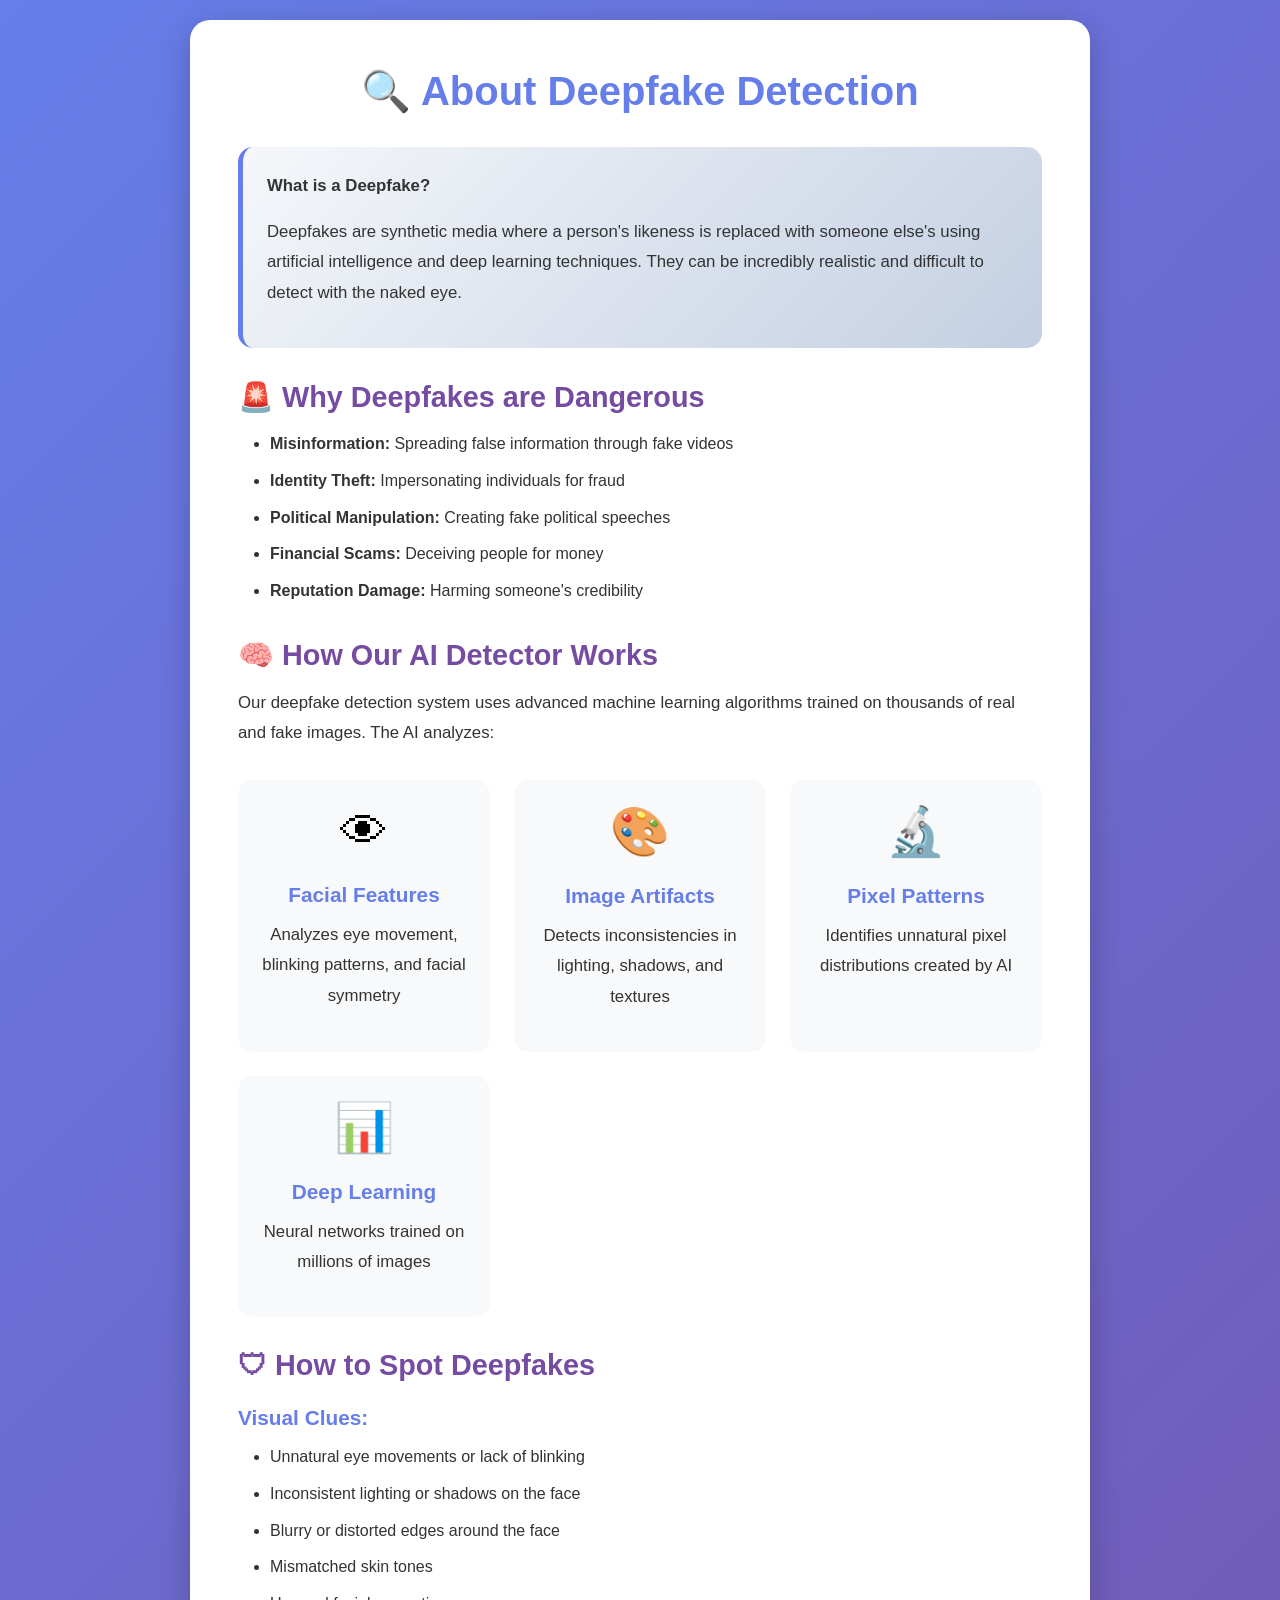
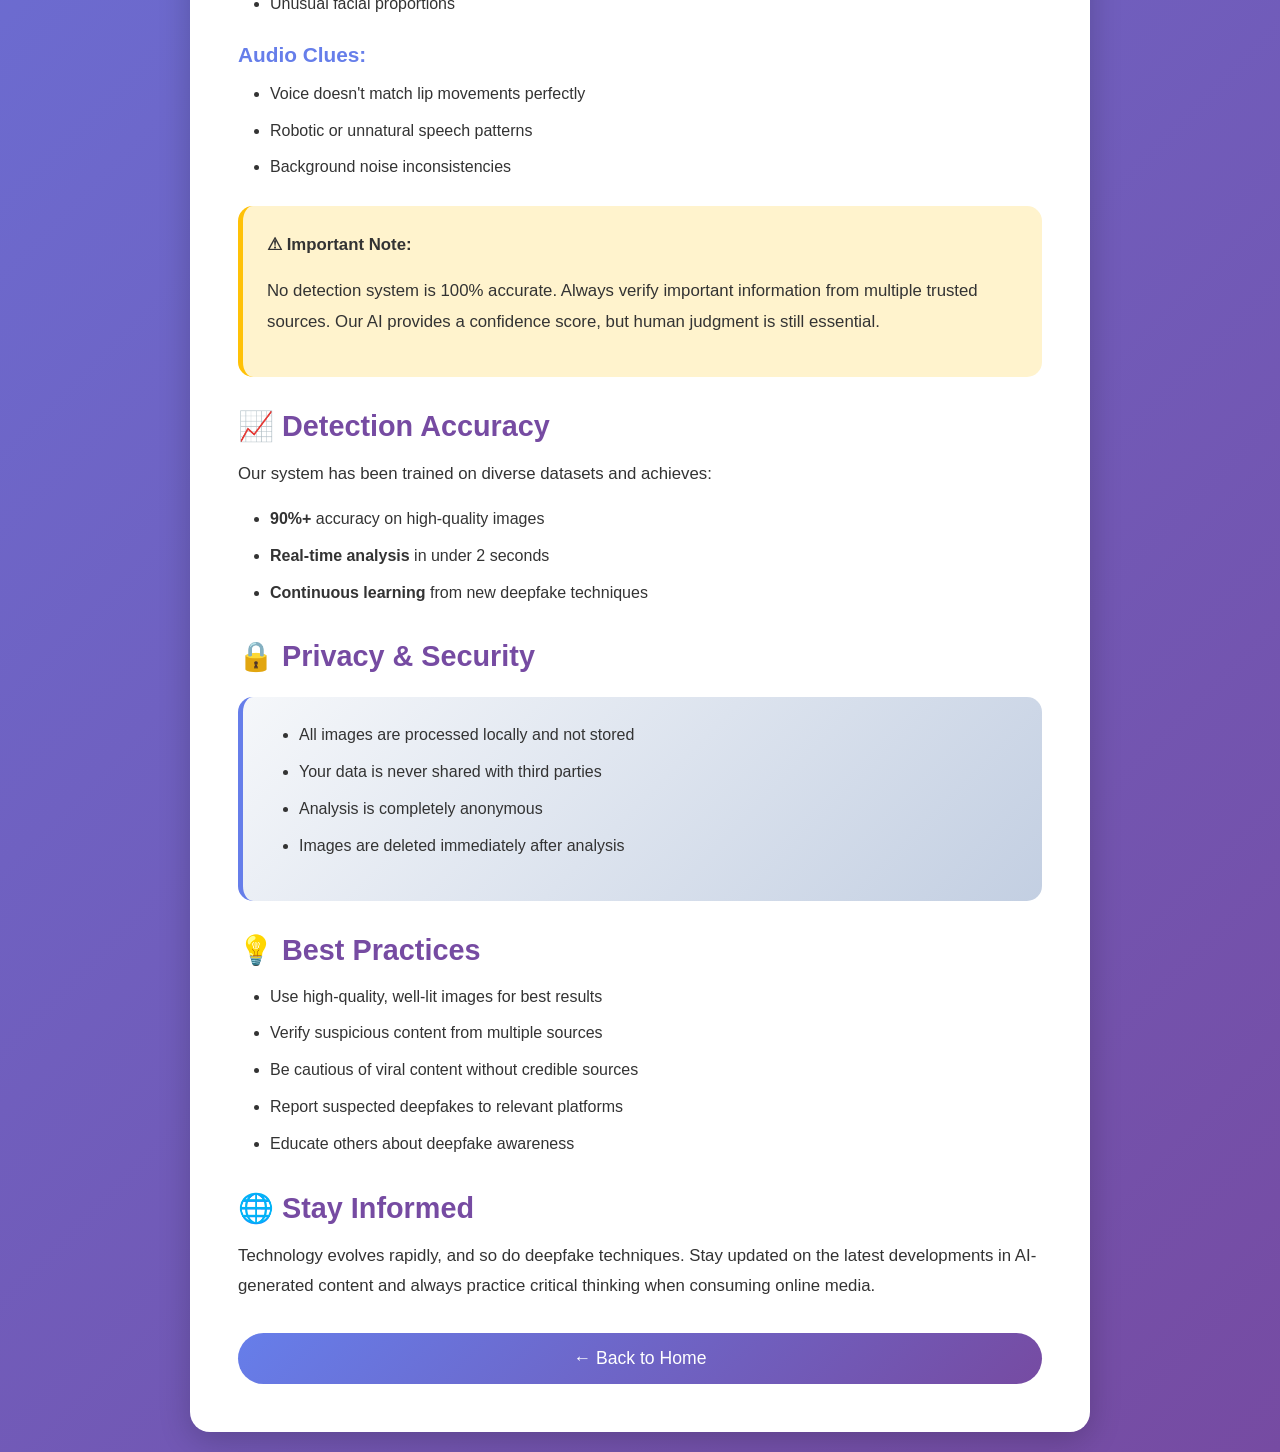
==== learn-more.html @ 6cba23ac "Add files via upload" ====
<!DOCTYPE html>
<html lang="en">
<head>
    <meta charset="UTF-8">
    <meta name="viewport" content="width=device-width, initial-scale=1.0">
    <title>Learn More - Deepfake Detector</title>
    <style>
        * {
            margin: 0;
            padding: 0;
            box-sizing: border-box;
        }

        body {
            font-family: 'Segoe UI', Tahoma, Geneva, Verdana, sans-serif;
            background: linear-gradient(135deg, #667eea 0%, #764ba2 100%);
            min-height: 100vh;
            padding: 20px;
        }

        .container {
            max-width: 900px;
            margin: 0 auto;
            background: white;
            border-radius: 20px;
            padding: 3rem;
            box-shadow: 0 8px 32px rgba(0, 0, 0, 0.2);
            animation: fadeInUp 0.5s ease;
        }

        h1 {
            color: #667eea;
            text-align: center;
            margin-bottom: 2rem;
            font-size: 2.5rem;
        }

        h2 {
            color: #764ba2;
            margin-top: 2rem;
            margin-bottom: 1rem;
            font-size: 1.8rem;
        }

        h3 {
            color: #667eea;
            margin-top: 1.5rem;
            margin-bottom: 0.8rem;
            font-size: 1.3rem;
        }

        p {
            color: #333;
            line-height: 1.8;
            margin-bottom: 1rem;
            font-size: 1.05rem;
        }

        .info-box {
            background: linear-gradient(135deg, #f5f7fa 0%, #c3cfe2 100%);
            padding: 1.5rem;
            border-radius: 15px;
            margin: 1.5rem 0;
            border-left: 5px solid #667eea;
        }

        .warning-box {
            background: #fff3cd;
            padding: 1.5rem;
            border-radius: 15px;
            margin: 1.5rem 0;
            border-left: 5px solid #ffc107;
        }

        .feature-grid {
            display: grid;
            grid-template-columns: repeat(auto-fit, minmax(250px, 1fr));
            gap: 1.5rem;
            margin: 2rem 0;
        }

        .feature-card {
            background: #f8f9fa;
            padding: 1.5rem;
            border-radius: 15px;
            text-align: center;
            transition: transform 0.3s ease;
        }

        .feature-card:hover {
            transform: translateY(-5px);
            box-shadow: 0 4px 15px rgba(0, 0, 0, 0.1);
        }

        .feature-icon {
            font-size: 3rem;
            margin-bottom: 1rem;
        }

        ul {
            margin-left: 2rem;
            margin-bottom: 1rem;
        }

        li {
            color: #333;
            line-height: 1.8;
            margin-bottom: 0.5rem;
        }

        .btn-back {
            background: linear-gradient(135deg, #667eea 0%, #764ba2 100%);
            color: white;
            padding: 15px 40px;
            font-size: 1.1rem;
            border: none;
            border-radius: 50px;
            cursor: pointer;
            display: block;
            margin: 2rem auto 0;
            text-decoration: none;
            text-align: center;
            transition: all 0.3s ease;
        }

        .btn-back:hover {
            transform: translateY(-3px);
            box-shadow: 0 6px 20px rgba(0, 0, 0, 0.3);
        }

        @keyframes fadeInUp {
            from {
                opacity: 0;
                transform: translateY(30px);
            }
            to {
                opacity: 1;
                transform: translateY(0);
            }
        }
    </style>
</head>
<body>
    <div class="container">
        <h1>🔍 About Deepfake Detection</h1>

        <div class="info-box">
            <p><strong>What is a Deepfake?</strong></p>
            <p>Deepfakes are synthetic media where a person's likeness is replaced with someone else's using artificial intelligence and deep learning techniques. They can be incredibly realistic and difficult to detect with the naked eye.</p>
        </div>

        <h2>🚨 Why Deepfakes are Dangerous</h2>
        <ul>
            <li><strong>Misinformation:</strong> Spreading false information through fake videos</li>
            <li><strong>Identity Theft:</strong> Impersonating individuals for fraud</li>
            <li><strong>Political Manipulation:</strong> Creating fake political speeches</li>
            <li><strong>Financial Scams:</strong> Deceiving people for money</li>
            <li><strong>Reputation Damage:</strong> Harming someone's credibility</li>
        </ul>

        <h2>🧠 How Our AI Detector Works</h2>
        <p>Our deepfake detection system uses advanced machine learning algorithms trained on thousands of real and fake images. The AI analyzes:</p>

        <div class="feature-grid">
            <div class="feature-card">
                <div class="feature-icon">👁</div>
                <h3>Facial Features</h3>
                <p>Analyzes eye movement, blinking patterns, and facial symmetry</p>
            </div>
            <div class="feature-card">
                <div class="feature-icon">🎨</div>
                <h3>Image Artifacts</h3>
                <p>Detects inconsistencies in lighting, shadows, and textures</p>
            </div>
            <div class="feature-card">
                <div class="feature-icon">🔬</div>
                <h3>Pixel Patterns</h3>
                <p>Identifies unnatural pixel distributions created by AI</p>
            </div>
            <div class="feature-card">
                <div class="feature-icon">📊</div>
                <h3>Deep Learning</h3>
                <p>Neural networks trained on millions of images</p>
            </div>
        </div>

        <h2>🛡 How to Spot Deepfakes</h2>
        <h3>Visual Clues:</h3>
        <ul>
            <li>Unnatural eye movements or lack of blinking</li>
            <li>Inconsistent lighting or shadows on the face</li>
            <li>Blurry or distorted edges around the face</li>
            <li>Mismatched skin tones</li>
            <li>Unusual facial proportions</li>
        </ul>

        <h3>Audio Clues:</h3>
        <ul>
            <li>Voice doesn't match lip movements perfectly</li>
            <li>Robotic or unnatural speech patterns</li>
            <li>Background noise inconsistencies</li>
        </ul>

        <div class="warning-box">
            <p><strong>⚠ Important Note:</strong></p>
            <p>No detection system is 100% accurate. Always verify important information from multiple trusted sources. Our AI provides a confidence score, but human judgment is still essential.</p>
        </div>

        <h2>📈 Detection Accuracy</h2>
        <p>Our system has been trained on diverse datasets and achieves:</p>
        <ul>
            <li><strong>90%+</strong> accuracy on high-quality images</li>
            <li><strong>Real-time analysis</strong> in under 2 seconds</li>
            <li><strong>Continuous learning</strong> from new deepfake techniques</li>
        </ul>

        <h2>🔒 Privacy & Security</h2>
        <div class="info-box">
            <ul>
                <li>All images are processed locally and not stored</li>
                <li>Your data is never shared with third parties</li>
                <li>Analysis is completely anonymous</li>
                <li>Images are deleted immediately after analysis</li>
            </ul>
        </div>

        <h2>💡 Best Practices</h2>
        <ul>
            <li>Use high-quality, well-lit images for best results</li>
            <li>Verify suspicious content from multiple sources</li>
            <li>Be cautious of viral content without credible sources</li>
            <li>Report suspected deepfakes to relevant platforms</li>
            <li>Educate others about deepfake awareness</li>
        </ul>

        <h2>🌐 Stay Informed</h2>
        <p>Technology evolves rapidly, and so do deepfake techniques. Stay updated on the latest developments in AI-generated content and always practice critical thinking when consuming online media.</p>

        <a href="index.html" class="btn-back">← Back to Home</a>
    </div>
</body>
</html>
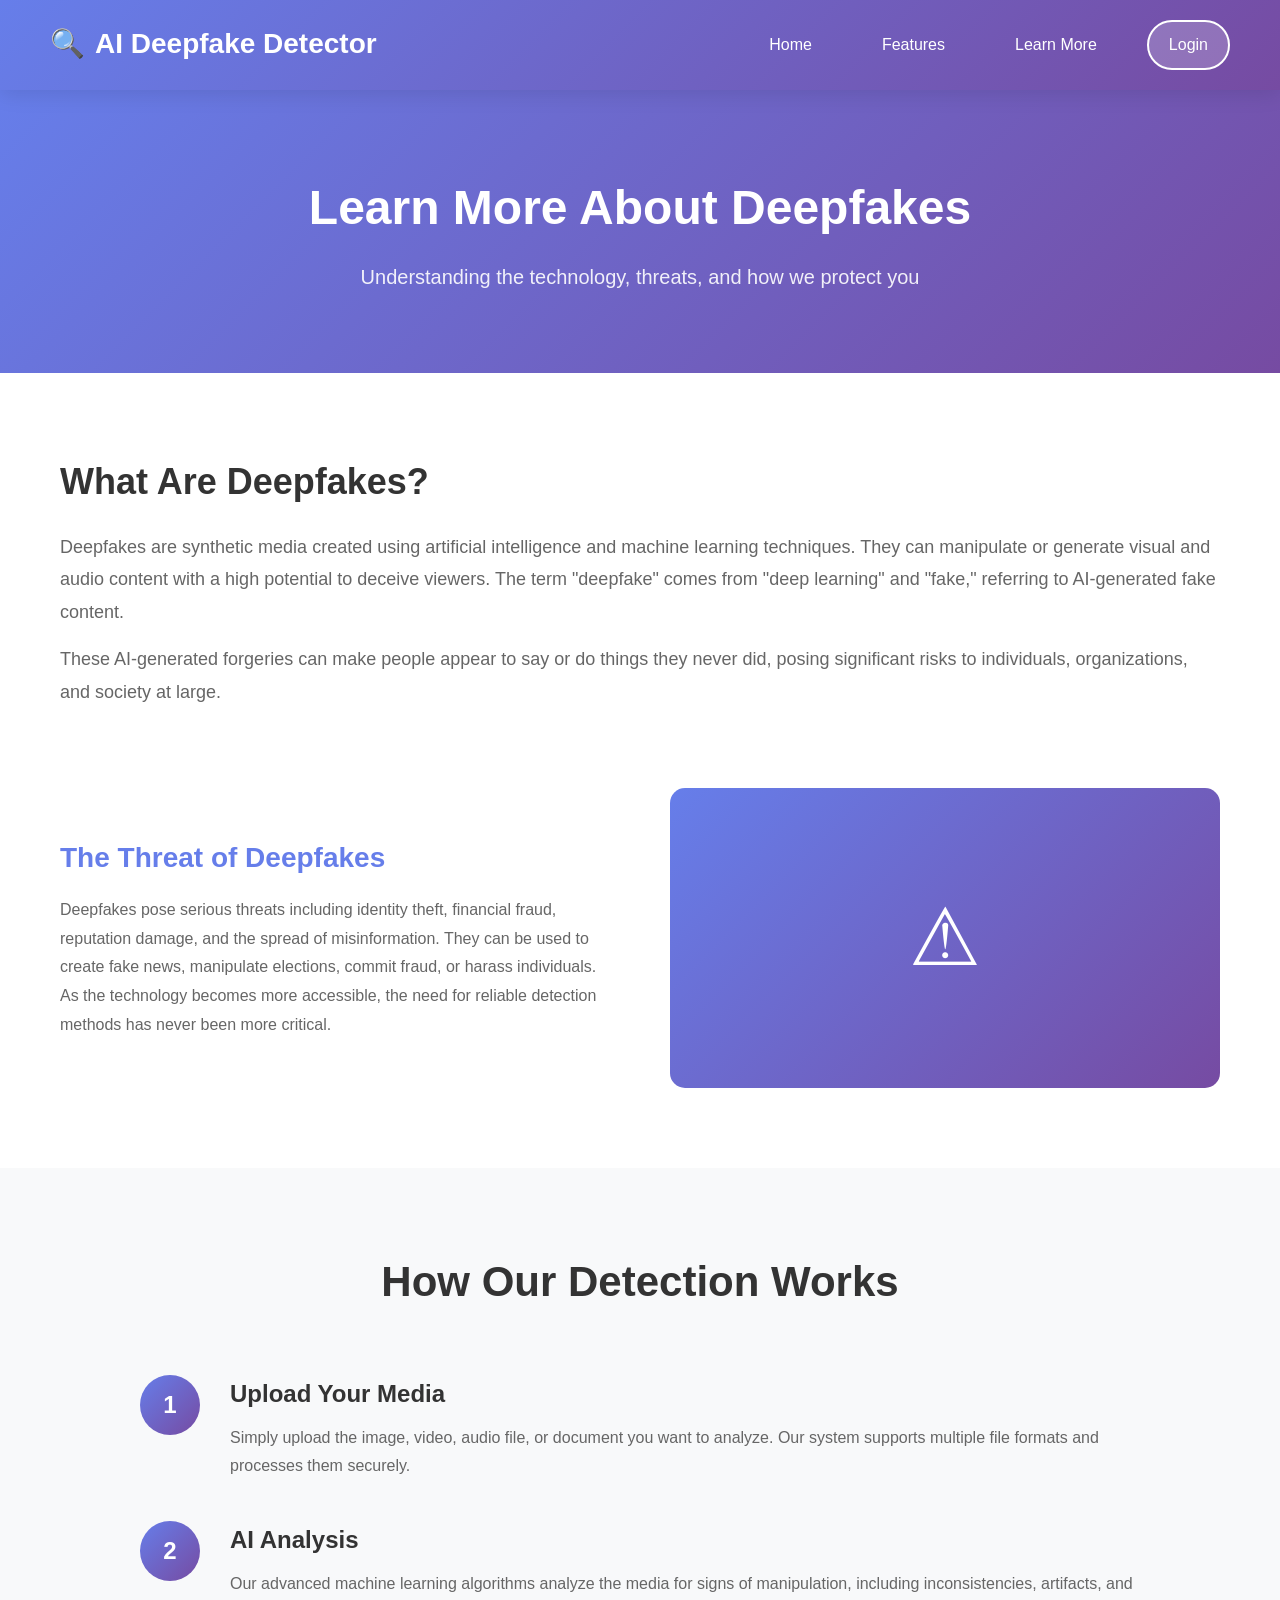
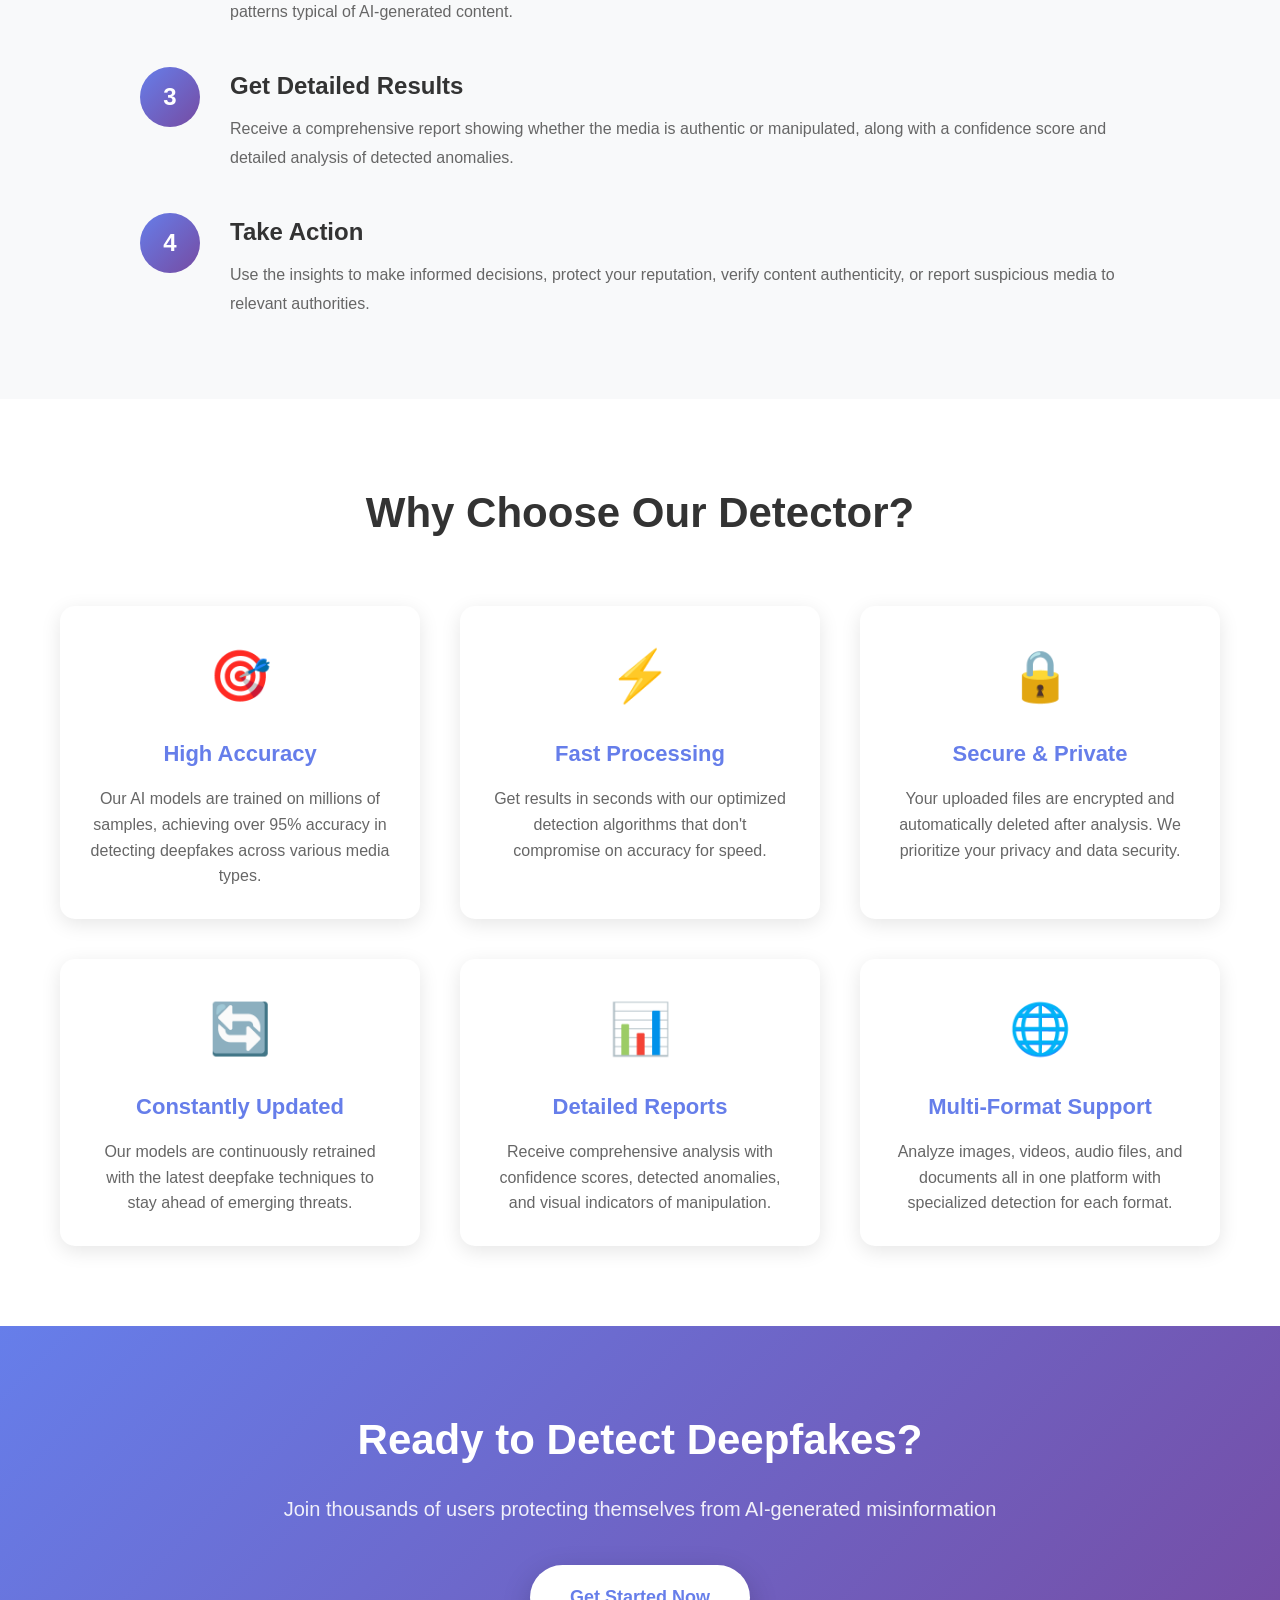
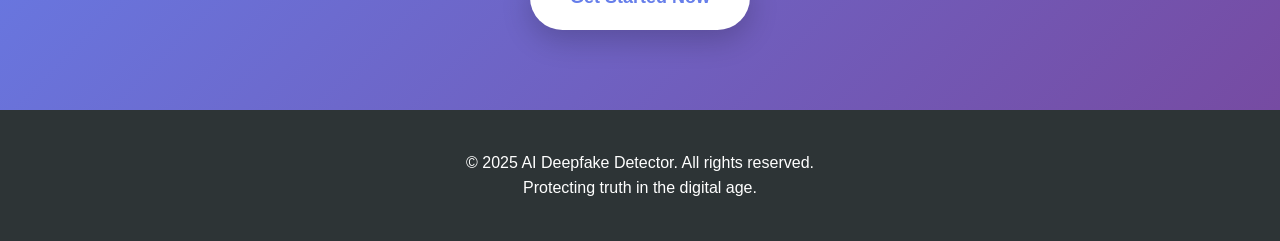
==== commit 8ab9c2d1: "Deepfakr detector" ====
--- a/learn-more.html
+++ b/learn-more.html
@@ -1,242 +1,444 @@
-<!DOCTYPE html>
-<html lang="en">
-<head>
-    <meta charset="UTF-8">
-    <meta name="viewport" content="width=device-width, initial-scale=1.0">
-    <title>Learn More - Deepfake Detector</title>
-    <style>
-        * {
-            margin: 0;
-            padding: 0;
-            box-sizing: border-box;
-        }
-
-        body {
-            font-family: 'Segoe UI', Tahoma, Geneva, Verdana, sans-serif;
-            background: linear-gradient(135deg, #667eea 0%, #764ba2 100%);
-            min-height: 100vh;
-            padding: 20px;
-        }
-
-        .container {
-            max-width: 900px;
-            margin: 0 auto;
-            background: white;
-            border-radius: 20px;
-            padding: 3rem;
-            box-shadow: 0 8px 32px rgba(0, 0, 0, 0.2);
-            animation: fadeInUp 0.5s ease;
-        }
-
-        h1 {
-            color: #667eea;
-            text-align: center;
-            margin-bottom: 2rem;
-            font-size: 2.5rem;
-        }
-
-        h2 {
-            color: #764ba2;
-            margin-top: 2rem;
-            margin-bottom: 1rem;
-            font-size: 1.8rem;
-        }
-
-        h3 {
-            color: #667eea;
-            margin-top: 1.5rem;
-            margin-bottom: 0.8rem;
-            font-size: 1.3rem;
-        }
-
-        p {
-            color: #333;
-            line-height: 1.8;
-            margin-bottom: 1rem;
-            font-size: 1.05rem;
-        }
-
-        .info-box {
-            background: linear-gradient(135deg, #f5f7fa 0%, #c3cfe2 100%);
-            padding: 1.5rem;
-            border-radius: 15px;
-            margin: 1.5rem 0;
-            border-left: 5px solid #667eea;
-        }
-
-        .warning-box {
-            background: #fff3cd;
-            padding: 1.5rem;
-            border-radius: 15px;
-            margin: 1.5rem 0;
-            border-left: 5px solid #ffc107;
-        }
-
-        .feature-grid {
-            display: grid;
-            grid-template-columns: repeat(auto-fit, minmax(250px, 1fr));
-            gap: 1.5rem;
-            margin: 2rem 0;
-        }
-
-        .feature-card {
-            background: #f8f9fa;
-            padding: 1.5rem;
-            border-radius: 15px;
-            text-align: center;
-            transition: transform 0.3s ease;
-        }
-
-        .feature-card:hover {
-            transform: translateY(-5px);
-            box-shadow: 0 4px 15px rgba(0, 0, 0, 0.1);
-        }
-
-        .feature-icon {
-            font-size: 3rem;
-            margin-bottom: 1rem;
-        }
-
-        ul {
-            margin-left: 2rem;
-            margin-bottom: 1rem;
-        }
-
-        li {
-            color: #333;
-            line-height: 1.8;
-            margin-bottom: 0.5rem;
-        }
-
-        .btn-back {
-            background: linear-gradient(135deg, #667eea 0%, #764ba2 100%);
-            color: white;
-            padding: 15px 40px;
-            font-size: 1.1rem;
-            border: none;
-            border-radius: 50px;
-            cursor: pointer;
-            display: block;
-            margin: 2rem auto 0;
-            text-decoration: none;
-            text-align: center;
-            transition: all 0.3s ease;
-        }
-
-        .btn-back:hover {
-            transform: translateY(-3px);
-            box-shadow: 0 6px 20px rgba(0, 0, 0, 0.3);
-        }
-
-        @keyframes fadeInUp {
-            from {
-                opacity: 0;
-                transform: translateY(30px);
-            }
-            to {
-                opacity: 1;
-                transform: translateY(0);
-            }
-        }
-    </style>
-</head>
-<body>
-    <div class="container">
-        <h1>🔍 About Deepfake Detection</h1>
-
-        <div class="info-box">
-            <p><strong>What is a Deepfake?</strong></p>
-            <p>Deepfakes are synthetic media where a person's likeness is replaced with someone else's using artificial intelligence and deep learning techniques. They can be incredibly realistic and difficult to detect with the naked eye.</p>
-        </div>
-
-        <h2>🚨 Why Deepfakes are Dangerous</h2>
-        <ul>
-            <li><strong>Misinformation:</strong> Spreading false information through fake videos</li>
-            <li><strong>Identity Theft:</strong> Impersonating individuals for fraud</li>
-            <li><strong>Political Manipulation:</strong> Creating fake political speeches</li>
-            <li><strong>Financial Scams:</strong> Deceiving people for money</li>
-            <li><strong>Reputation Damage:</strong> Harming someone's credibility</li>
-        </ul>
-
-        <h2>🧠 How Our AI Detector Works</h2>
-        <p>Our deepfake detection system uses advanced machine learning algorithms trained on thousands of real and fake images. The AI analyzes:</p>
-
-        <div class="feature-grid">
-            <div class="feature-card">
-                <div class="feature-icon">👁</div>
-                <h3>Facial Features</h3>
-                <p>Analyzes eye movement, blinking patterns, and facial symmetry</p>
-            </div>
-            <div class="feature-card">
-                <div class="feature-icon">🎨</div>
-                <h3>Image Artifacts</h3>
-                <p>Detects inconsistencies in lighting, shadows, and textures</p>
-            </div>
-            <div class="feature-card">
-                <div class="feature-icon">🔬</div>
-                <h3>Pixel Patterns</h3>
-                <p>Identifies unnatural pixel distributions created by AI</p>
-            </div>
-            <div class="feature-card">
-                <div class="feature-icon">📊</div>
-                <h3>Deep Learning</h3>
-                <p>Neural networks trained on millions of images</p>
-            </div>
-        </div>
-
-        <h2>🛡 How to Spot Deepfakes</h2>
-        <h3>Visual Clues:</h3>
-        <ul>
-            <li>Unnatural eye movements or lack of blinking</li>
-            <li>Inconsistent lighting or shadows on the face</li>
-            <li>Blurry or distorted edges around the face</li>
-            <li>Mismatched skin tones</li>
-            <li>Unusual facial proportions</li>
-        </ul>
-
-        <h3>Audio Clues:</h3>
-        <ul>
-            <li>Voice doesn't match lip movements perfectly</li>
-            <li>Robotic or unnatural speech patterns</li>
-            <li>Background noise inconsistencies</li>
-        </ul>
-
-        <div class="warning-box">
-            <p><strong>⚠ Important Note:</strong></p>
-            <p>No detection system is 100% accurate. Always verify important information from multiple trusted sources. Our AI provides a confidence score, but human judgment is still essential.</p>
-        </div>
-
-        <h2>📈 Detection Accuracy</h2>
-        <p>Our system has been trained on diverse datasets and achieves:</p>
-        <ul>
-            <li><strong>90%+</strong> accuracy on high-quality images</li>
-            <li><strong>Real-time analysis</strong> in under 2 seconds</li>
-            <li><strong>Continuous learning</strong> from new deepfake techniques</li>
-        </ul>
-
-        <h2>🔒 Privacy & Security</h2>
-        <div class="info-box">
-            <ul>
-                <li>All images are processed locally and not stored</li>
-                <li>Your data is never shared with third parties</li>
-                <li>Analysis is completely anonymous</li>
-                <li>Images are deleted immediately after analysis</li>
-            </ul>
-        </div>
-
-        <h2>💡 Best Practices</h2>
-        <ul>
-            <li>Use high-quality, well-lit images for best results</li>
-            <li>Verify suspicious content from multiple sources</li>
-            <li>Be cautious of viral content without credible sources</li>
-            <li>Report suspected deepfakes to relevant platforms</li>
-            <li>Educate others about deepfake awareness</li>
-        </ul>
-
-        <h2>🌐 Stay Informed</h2>
-        <p>Technology evolves rapidly, and so do deepfake techniques. Stay updated on the latest developments in AI-generated content and always practice critical thinking when consuming online media.</p>
-
-        <a href="index.html" class="btn-back">← Back to Home</a>
-    </div>
-</body>
+<!DOCTYPE html>
+<html lang="en">
+<head>
+    <meta charset="UTF-8">
+    <meta name="viewport" content="width=device-width, initial-scale=1.0">
+    <title>Learn More - AI Deepfake Detector</title>
+    <style>
+        * {
+            margin: 0;
+            padding: 0;
+            box-sizing: border-box;
+        }
+
+        body {
+            font-family: 'Segoe UI', Tahoma, Geneva, Verdana, sans-serif;
+            line-height: 1.6;
+        }
+
+        /* Navbar */
+        .navbar {
+            background: linear-gradient(135deg, #667eea 0%, #764ba2 100%);
+            padding: 20px 50px;
+            display: flex;
+            justify-content: space-between;
+            align-items: center;
+            box-shadow: 0 4px 20px rgba(0,0,0,0.1);
+            position: sticky;
+            top: 0;
+            z-index: 100;
+        }
+
+        .nav-brand {
+            font-size: 28px;
+            font-weight: bold;
+            color: white;
+            display: flex;
+            align-items: center;
+            gap: 10px;
+            text-decoration: none;
+        }
+
+        .nav-links {
+            display: flex;
+            gap: 30px;
+            align-items: center;
+        }
+
+        .nav-links a {
+            color: white;
+            text-decoration: none;
+            padding: 10px 20px;
+            border-radius: 25px;
+            transition: all 0.3s ease;
+            font-weight: 500;
+            font-size: 16px;
+        }
+
+        .nav-links a:hover {
+            background: rgba(255,255,255,0.2);
+            transform: translateY(-2px);
+        }
+
+        .nav-links .login-btn {
+            background: rgba(255,255,255,0.2);
+            border: 2px solid white;
+        }
+
+        /* Header Section */
+        .page-header {
+            background: linear-gradient(135deg, #667eea 0%, #764ba2 100%);
+            color: white;
+            padding: 80px 20px;
+            text-align: center;
+        }
+
+        .page-header h1 {
+            font-size: 48px;
+            margin-bottom: 15px;
+        }
+
+        .page-header p {
+            font-size: 20px;
+            opacity: 0.9;
+        }
+
+        /* Content Section */
+        .content-section {
+            max-width: 1200px;
+            margin: 80px auto;
+            padding: 0 20px;
+        }
+
+        .content-block {
+            margin-bottom: 80px;
+        }
+
+        .content-block h2 {
+            font-size: 36px;
+            color: #333;
+            margin-bottom: 20px;
+        }
+
+        .content-block p {
+            font-size: 18px;
+            color: #666;
+            margin-bottom: 15px;
+            line-height: 1.8;
+        }
+
+        /* Two Column Layout */
+        .two-column {
+            display: grid;
+            grid-template-columns: 1fr 1fr;
+            gap: 60px;
+            align-items: center;
+            margin: 60px 0;
+        }
+
+        .two-column img {
+            width: 100%;
+            border-radius: 15px;
+            box-shadow: 0 10px 30px rgba(0,0,0,0.1);
+        }
+
+        .two-column .text h3 {
+            font-size: 28px;
+            color: #667eea;
+            margin-bottom: 15px;
+        }
+
+        .two-column .text p {
+            font-size: 16px;
+            color: #666;
+            line-height: 1.8;
+        }
+
+        /* How It Works */
+        .how-it-works {
+            background: #f8f9fa;
+            padding: 80px 20px;
+        }
+
+        .how-it-works h2 {
+            text-align: center;
+            font-size: 42px;
+            margin-bottom: 60px;
+            color: #333;
+        }
+
+        .steps {
+            max-width: 1000px;
+            margin: 0 auto;
+            display: grid;
+            gap: 40px;
+        }
+
+        .step {
+            display: flex;
+            gap: 30px;
+            align-items: start;
+        }
+
+        .step-number {
+            background: linear-gradient(135deg, #667eea 0%, #764ba2 100%);
+            color: white;
+            width: 60px;
+            height: 60px;
+            border-radius: 50%;
+            display: flex;
+            align-items: center;
+            justify-content: center;
+            font-size: 24px;
+            font-weight: bold;
+            flex-shrink: 0;
+        }
+
+        .step-content h3 {
+            font-size: 24px;
+            color: #333;
+            margin-bottom: 10px;
+        }
+
+        .step-content p {
+            font-size: 16px;
+            color: #666;
+            line-height: 1.8;
+        }
+
+        /* Why Choose Us */
+        .why-choose {
+            max-width: 1200px;
+            margin: 80px auto;
+            padding: 0 20px;
+        }
+
+        .why-choose h2 {
+            text-align: center;
+            font-size: 42px;
+            margin-bottom: 60px;
+            color: #333;
+        }
+
+        .benefits-grid {
+            display: grid;
+            grid-template-columns: repeat(auto-fit, minmax(300px, 1fr));
+            gap: 40px;
+        }
+
+        .benefit-card {
+            background: white;
+            padding: 30px;
+            border-radius: 15px;
+            box-shadow: 0 5px 20px rgba(0,0,0,0.1);
+            text-align: center;
+            transition: all 0.3s ease;
+        }
+
+        .benefit-card:hover {
+            transform: translateY(-10px);
+            box-shadow: 0 15px 40px rgba(102, 126, 234, 0.2);
+        }
+
+        .benefit-icon {
+            font-size: 50px;
+            margin-bottom: 20px;
+        }
+
+        .benefit-card h3 {
+            font-size: 22px;
+            color: #667eea;
+            margin-bottom: 15px;
+        }
+
+        .benefit-card p {
+            font-size: 16px;
+            color: #666;
+            line-height: 1.6;
+        }
+
+        /* CTA Section */
+        .cta-section {
+            background: linear-gradient(135deg, #667eea 0%, #764ba2 100%);
+            color: white;
+            padding: 80px 20px;
+            text-align: center;
+        }
+
+        .cta-section h2 {
+            font-size: 42px;
+            margin-bottom: 20px;
+        }
+
+        .cta-section p {
+            font-size: 20px;
+            margin-bottom: 40px;
+            opacity: 0.9;
+        }
+
+        .btn {
+            padding: 18px 40px;
+            border-radius: 50px;
+            text-decoration: none;
+            font-weight: 600;
+            font-size: 18px;
+            transition: all 0.3s ease;
+            display: inline-block;
+        }
+
+        .btn-white {
+            background: white;
+            color: #667eea;
+            box-shadow: 0 10px 30px rgba(0,0,0,0.2);
+        }
+
+        .btn-white:hover {
+            transform: translateY(-5px);
+            box-shadow: 0 15px 40px rgba(0,0,0,0.3);
+        }
+
+        /* Footer */
+        .footer {
+            background: #2d3436;
+            color: white;
+            padding: 40px 20px;
+            text-align: center;
+        }
+
+        /* Responsive */
+        @media (max-width: 768px) {
+            .navbar {
+                padding: 15px 20px;
+                flex-direction: column;
+                gap: 15px;
+            }
+
+            .page-header h1 {
+                font-size: 32px;
+            }
+
+            .two-column {
+                grid-template-columns: 1fr;
+            }
+
+            .content-block h2 {
+                font-size: 28px;
+            }
+        }
+    </style>
+</head>
+<body>
+    <!-- Navigation -->
+    <nav class="navbar">
+        <a href="index.html" class="nav-brand">
+            <span>🔍</span>
+            AI Deepfake Detector
+        </a>
+        <div class="nav-links">
+            <a href="index.html">Home</a>
+            <a href="index.html#features">Features</a>
+            <a href="learn-more.html">Learn More</a>
+            <a href="login.html" class="login-btn">Login</a>
+        </div>
+    </nav>
+
+    <!-- Page Header -->
+    <section class="page-header">
+        <h1>Learn More About Deepfakes</h1>
+        <p>Understanding the technology, threats, and how we protect you</p>
+    </section>
+
+    <!-- What Are Deepfakes -->
+    <section class="content-section">
+        <div class="content-block">
+            <h2>What Are Deepfakes?</h2>
+            <p>Deepfakes are synthetic media created using artificial intelligence and machine learning techniques. They can manipulate or generate visual and audio content with a high potential to deceive viewers. The term "deepfake" comes from "deep learning" and "fake," referring to AI-generated fake content.</p>
+            <p>These AI-generated forgeries can make people appear to say or do things they never did, posing significant risks to individuals, organizations, and society at large.</p>
+        </div>
+
+        <div class="two-column">
+            <div class="text">
+                <h3>The Threat of Deepfakes</h3>
+                <p>Deepfakes pose serious threats including identity theft, financial fraud, reputation damage, and the spread of misinformation. They can be used to create fake news, manipulate elections, commit fraud, or harass individuals.</p>
+                <p>As the technology becomes more accessible, the need for reliable detection methods has never been more critical.</p>
+            </div>
+            <div>
+                <div style="background: linear-gradient(135deg, #667eea 0%, #764ba2 100%); height: 300px; border-radius: 15px; display: flex; align-items: center; justify-content: center; color: white; font-size: 80px;">⚠</div>
+            </div>
+        </div>
+    </section>
+
+    <!-- How It Works -->
+    <section class="how-it-works">
+        <h2>How Our Detection Works</h2>
+        <div class="steps">
+            <div class="step">
+                <div class="step-number">1</div>
+                <div class="step-content">
+                    <h3>Upload Your Media</h3>
+                    <p>Simply upload the image, video, audio file, or document you want to analyze. Our system supports multiple file formats and processes them securely.</p>
+                </div>
+            </div>
+
+            <div class="step">
+                <div class="step-number">2</div>
+                <div class="step-content">
+                    <h3>AI Analysis</h3>
+                    <p>Our advanced machine learning algorithms analyze the media for signs of manipulation, including inconsistencies, artifacts, and patterns typical of AI-generated content.</p>
+                </div>
+            </div>
+
+            <div class="step">
+                <div class="step-number">3</div>
+                <div class="step-content">
+                    <h3>Get Detailed Results</h3>
+                    <p>Receive a comprehensive report showing whether the media is authentic or manipulated, along with a confidence score and detailed analysis of detected anomalies.</p>
+                </div>
+            </div>
+
+            <div class="step">
+                <div class="step-number">4</div>
+                <div class="step-content">
+                    <h3>Take Action</h3>
+                    <p>Use the insights to make informed decisions, protect your reputation, verify content authenticity, or report suspicious media to relevant authorities.</p>
+                </div>
+            </div>
+        </div>
+    </section>
+
+    <!-- Why Choose Us -->
+    <section class="why-choose">
+        <h2>Why Choose Our Detector?</h2>
+        <div class="benefits-grid">
+            <div class="benefit-card">
+                <div class="benefit-icon">🎯</div>
+                <h3>High Accuracy</h3>
+                <p>Our AI models are trained on millions of samples, achieving over 95% accuracy in detecting deepfakes across various media types.</p>
+            </div>
+
+            <div class="benefit-card">
+                <div class="benefit-icon">⚡</div>
+                <h3>Fast Processing</h3>
+                <p>Get results in seconds with our optimized detection algorithms that don't compromise on accuracy for speed.</p>
+            </div>
+
+            <div class="benefit-card">
+                <div class="benefit-icon">🔒</div>
+                <h3>Secure & Private</h3>
+                <p>Your uploaded files are encrypted and automatically deleted after analysis. We prioritize your privacy and data security.</p>
+            </div>
+
+            <div class="benefit-card">
+                <div class="benefit-icon">🔄</div>
+                <h3>Constantly Updated</h3>
+                <p>Our models are continuously retrained with the latest deepfake techniques to stay ahead of emerging threats.</p>
+            </div>
+
+            <div class="benefit-card">
+                <div class="benefit-icon">📊</div>
+                <h3>Detailed Reports</h3>
+                <p>Receive comprehensive analysis with confidence scores, detected anomalies, and visual indicators of manipulation.</p>
+            </div>
+
+            <div class="benefit-card">
+                <div class="benefit-icon">🌐</div>
+                <h3>Multi-Format Support</h3>
+                <p>Analyze images, videos, audio files, and documents all in one platform with specialized detection for each format.</p>
+            </div>
+        </div>
+    </section>
+
+    <!-- CTA Section -->
+    <section class="cta-section">
+        <h2>Ready to Detect Deepfakes?</h2>
+        <p>Join thousands of users protecting themselves from AI-generated misinformation</p>
+        <a href="login.html" class="btn btn-white">Get Started Now</a>
+    </section>
+
+    <!-- Footer -->
+    <footer class="footer">
+        <p>&copy; 2025 AI Deepfake Detector. All rights reserved.</p>
+        <p>Protecting truth in the digital age.</p>
+    </footer>
+</body>
 </html>
